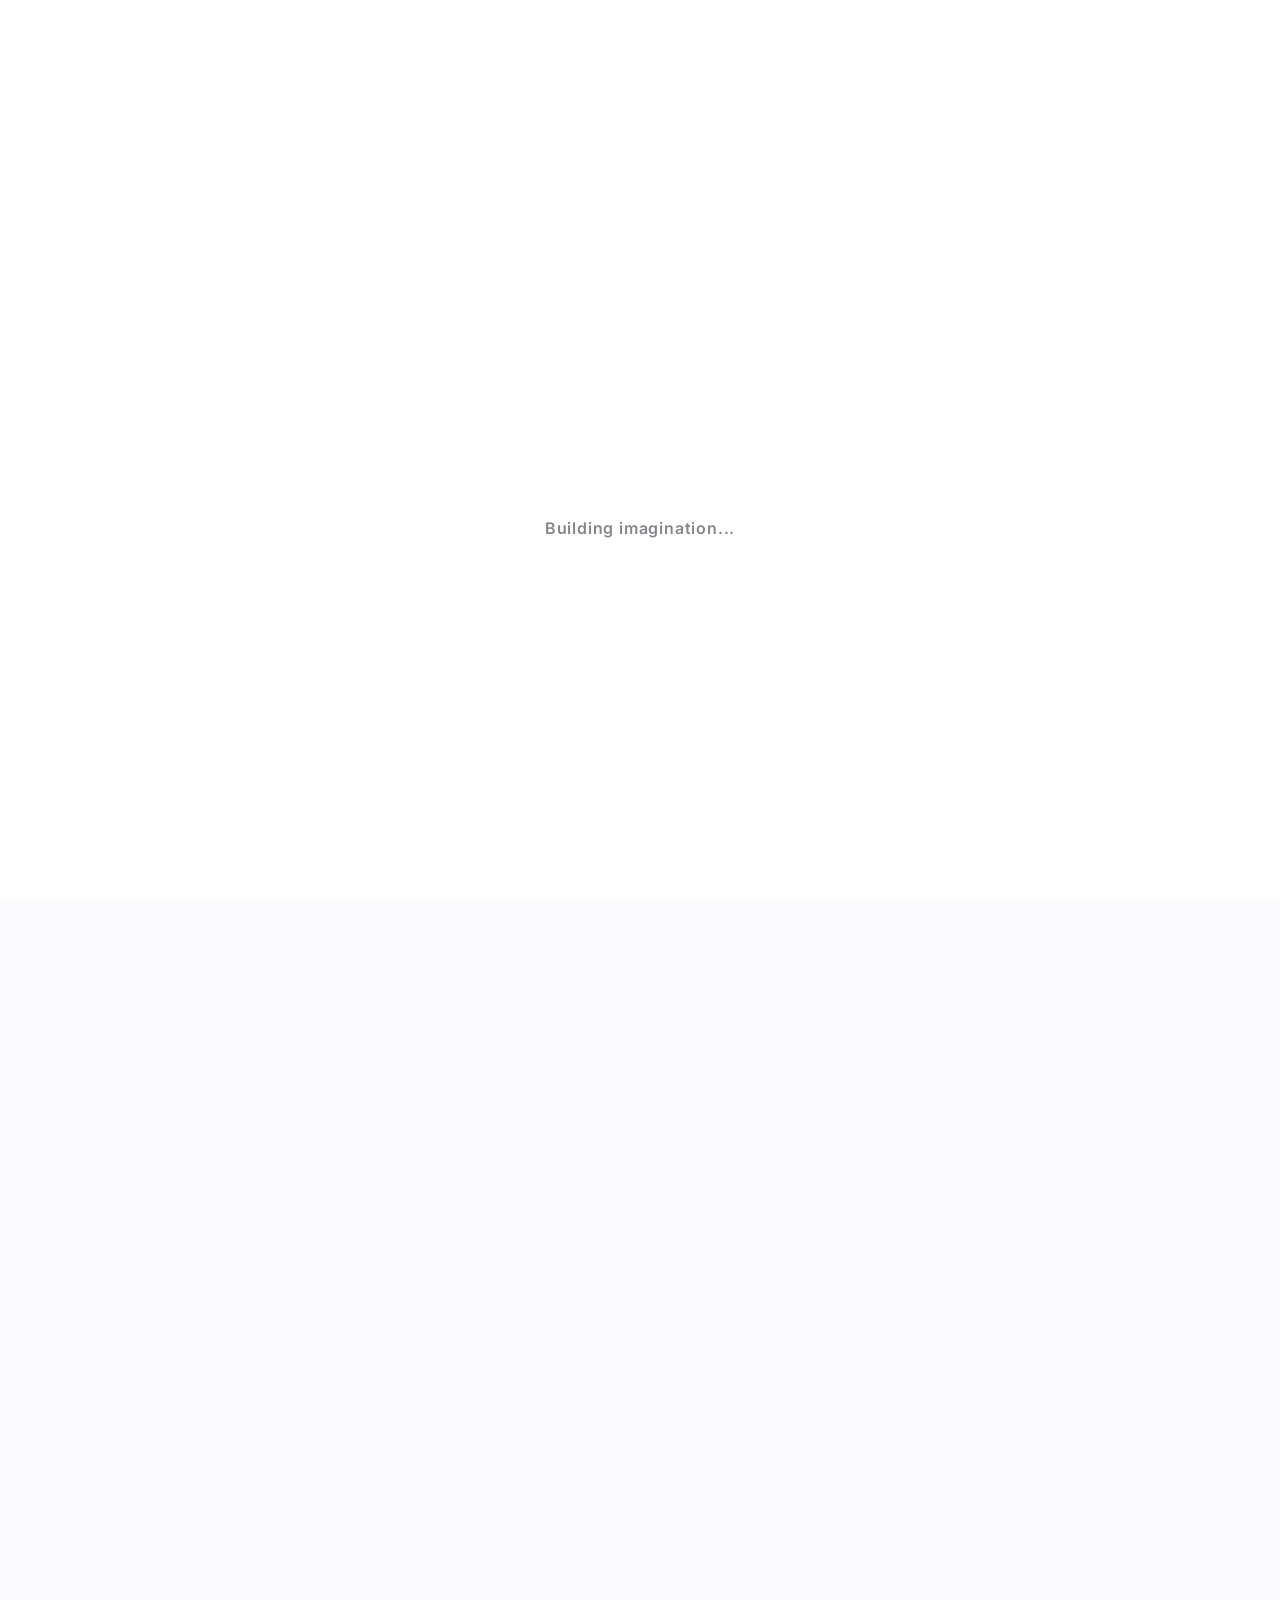
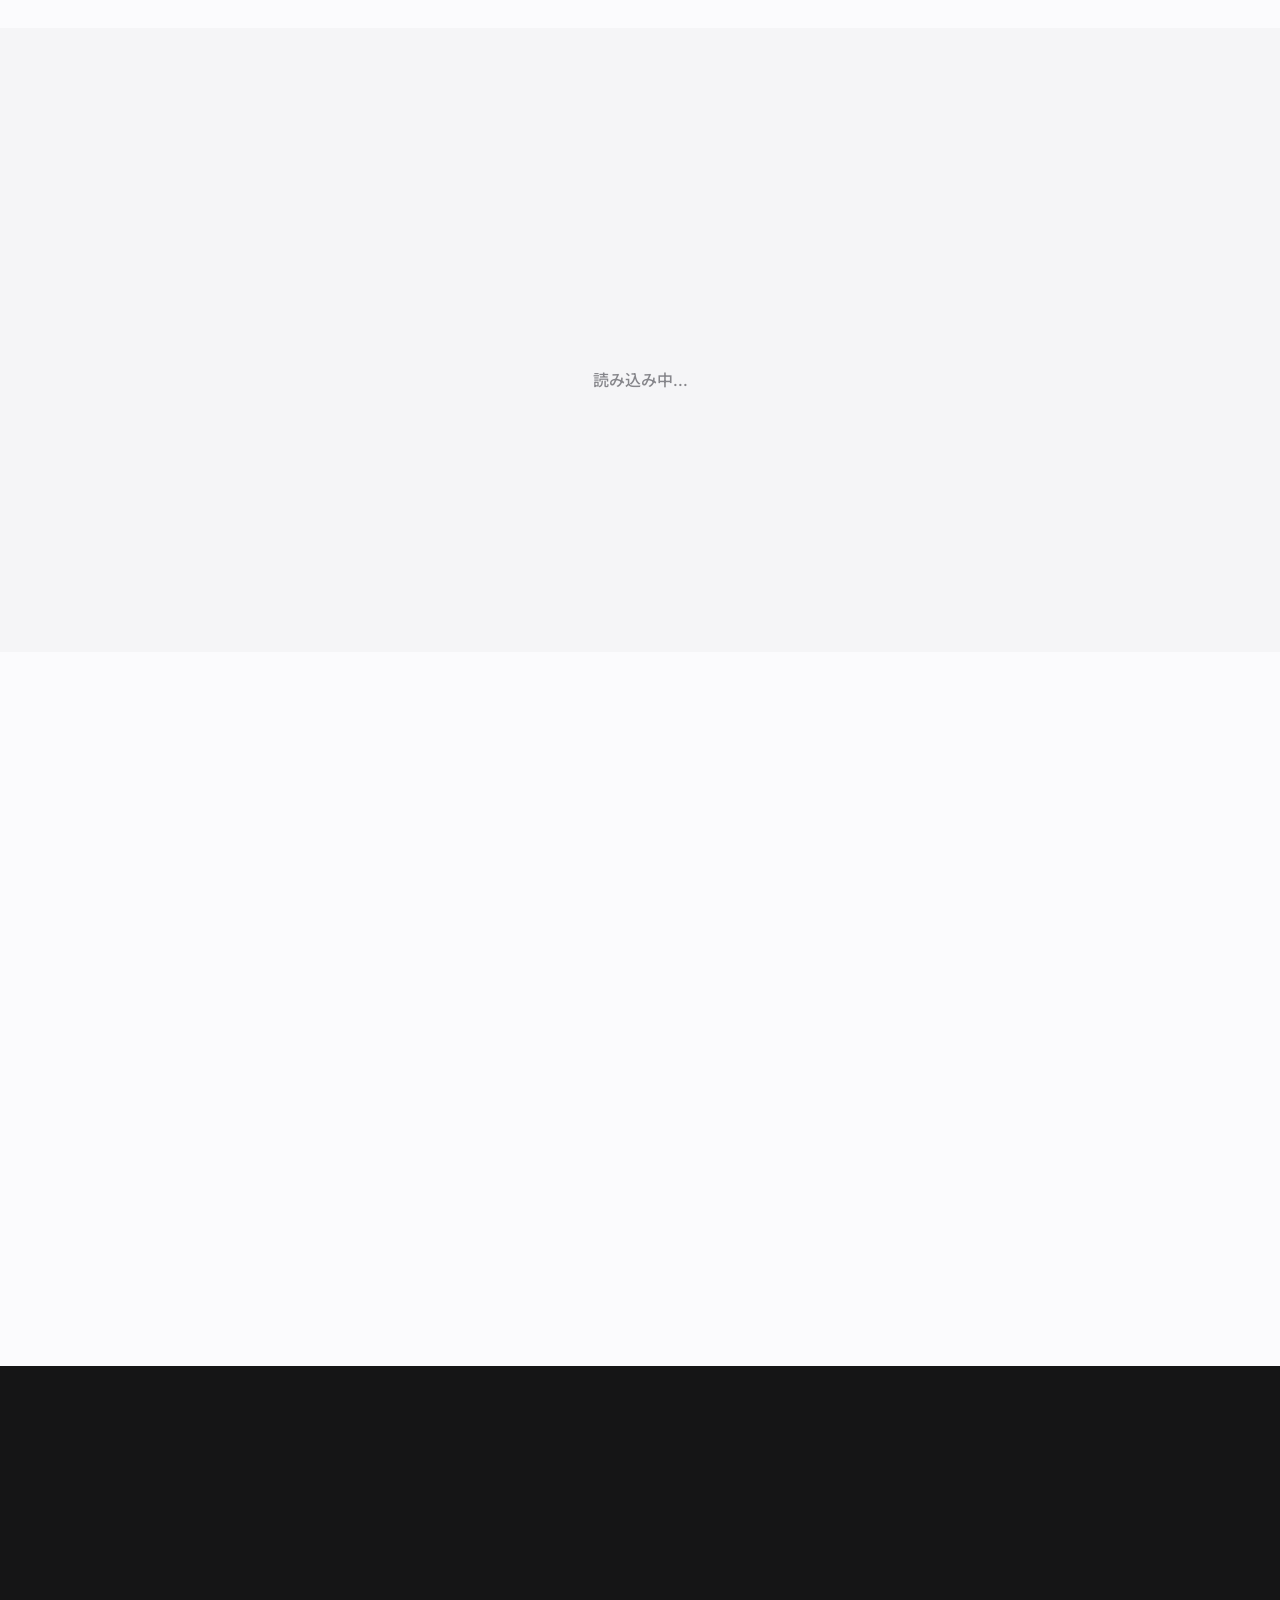
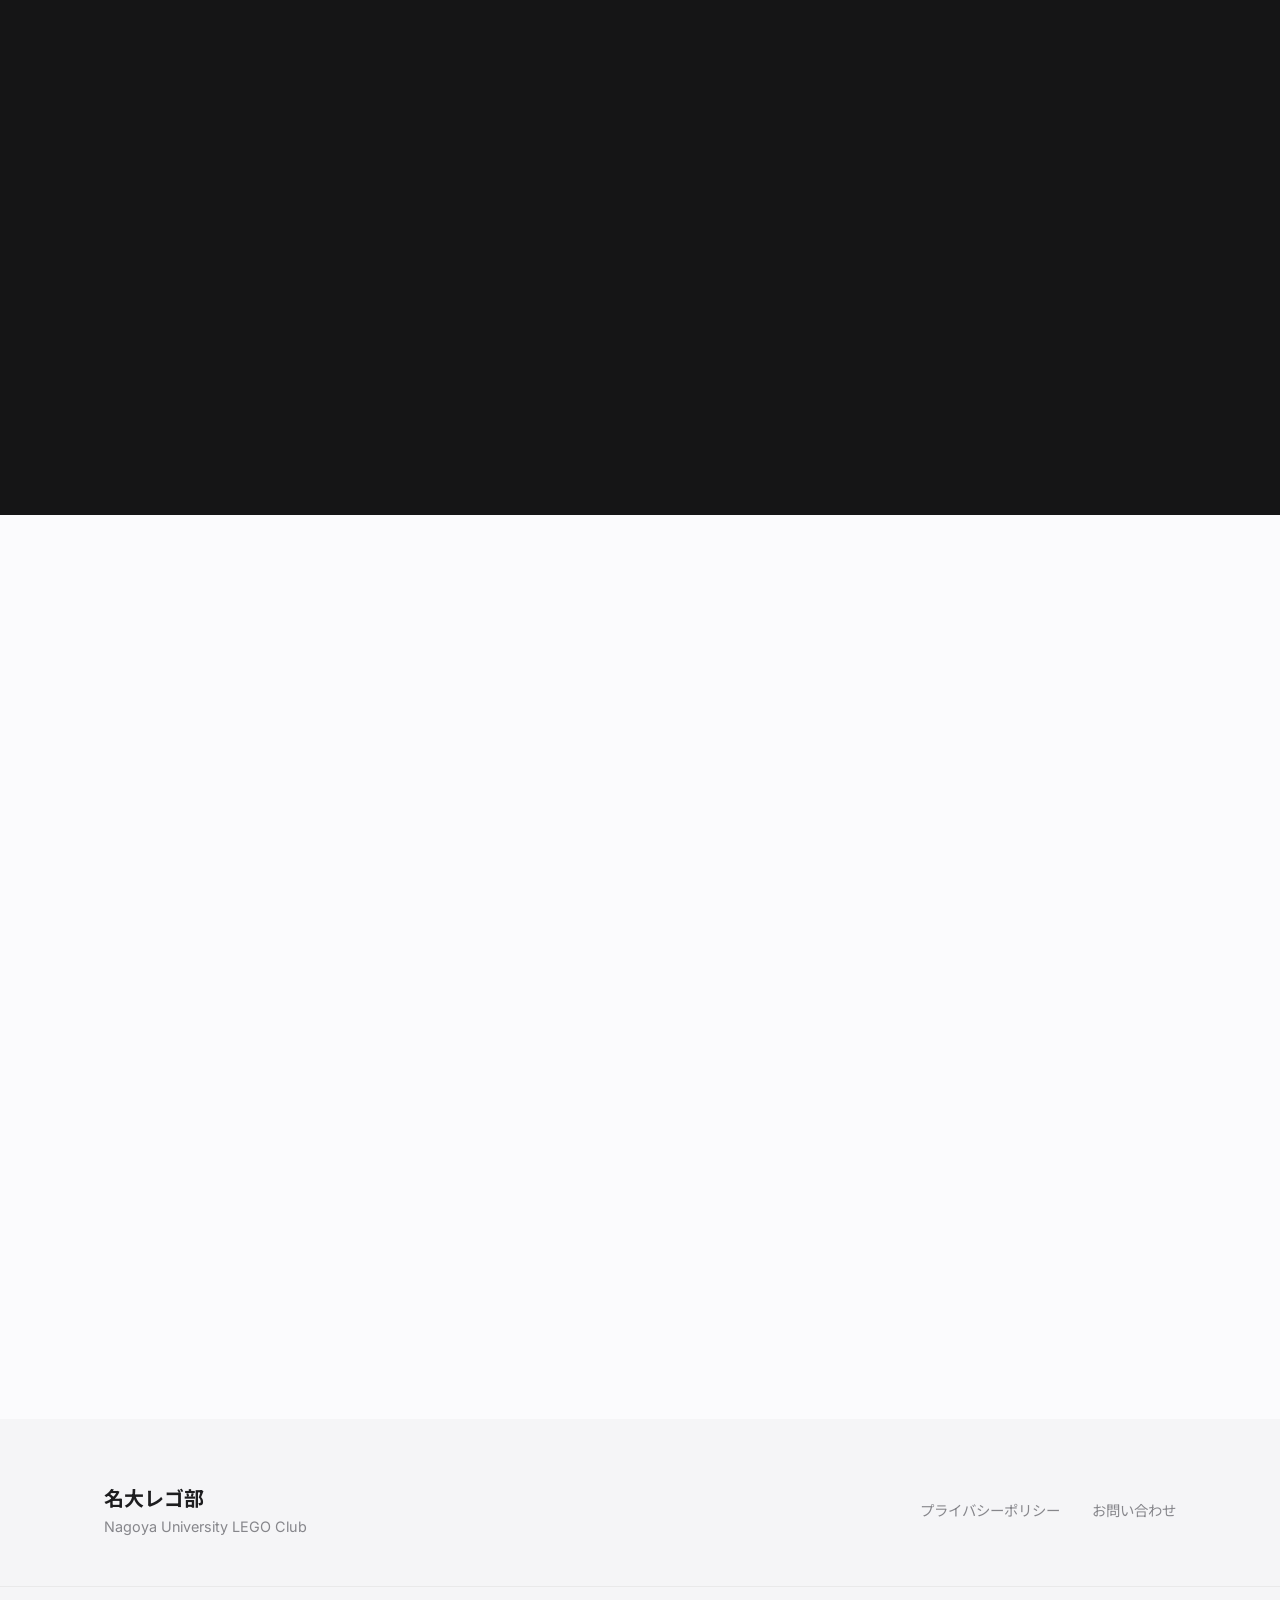
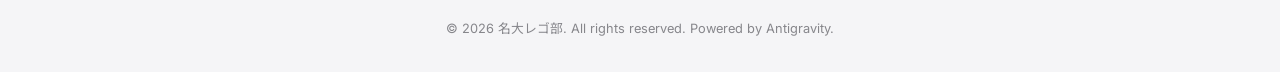
==== index.html @ bbda15cb "Add files via upload" ====
<!DOCTYPE html>
<html lang="ja">
<head>
    <meta charset="UTF-8">
    <meta name="viewport" content="width=device-width, initial-scale=1.0">
    <title>名大レゴ部 - Nagoya University LEGO Club</title>
    <link rel="preconnect" href="https://fonts.googleapis.com">
    <link rel="preconnect" href="https://fonts.gstatic.com" crossorigin>
    <link href="https://fonts.googleapis.com/css2?family=Inter:wght@300;400;600;700&family=Noto+Sans+JP:wght@300;400;500;700&display=swap" rel="stylesheet">
    <link rel="stylesheet" href="style.css">
</head>
<body class="home-page">
    <!-- Preloader -->
    <div id="preloader">
        <div class="loader-content">
            <div class="lego-stack">
                <div class="brick red"></div>
                <div class="brick blue"></div>
                <div class="brick yellow"></div>
                <div class="brick green"></div>
            </div>
            <p>Building imagination...</p>
        </div>
    </div>

    <header class="navbar">
        <div class="container nav-container">
            <a href="#" class="logo">
                <span class="logo-icon"></span>
                名大レゴ部
            </a>
            <nav class="nav-links">
                <a href="index.html">ホーム</a>
                <a href="about.html">レゴ部について</a>
                <a href="gallery.html">作品集</a>
                <a href="recruit.html">部員募集</a>
                <a href="contact.html" class="btn-primary">お問い合わせ</a>
            </nav>
            <div class="mobile-menu-btn">
                <span></span>
                <span></span>
                <span></span>
            </div>
        </div>
    </header>

    <main>
        <section id="hero" class="hero">
            <div class="hero-bg" style="background-image: url('file:///C:/Users/orang/.gemini/antigravity/brain/1fb81182-5890-4f90-849b-30c6b35bebcd/lego_club_hero_1776748830832.png');"></div>
            <div class="hero-content container fade-in-up">
                <h1 class="hero-title">想像を、創造に。</h1>
                <p class="hero-subtitle">Nagoya University LEGO Club<br>私たちはレゴブロックを通して、新しい表現を探求します。</p>
                <div class="hero-actions">
                    <a href="gallery.html" class="btn-primary">作品を見る</a>
                    <a href="about.html" class="btn-secondary">部について</a>
                </div>
            </div>
        </section>

        <section id="about" class="section">
            <div class="container fade-in-up">
                <div class="section-header">
                    <h2>名大レゴ部</h2>
                    <p class="section-desc">名古屋大学レゴ部は名大生によるレゴサークルです。学部生から院生まで楽しく活動しています<br>レゴブロックを用いた作品制作、教育・セミナー活動、他大学との交流を行っています</p>
                </div>
                <div class="features-grid">
                    <div class="feature-item">
                        <div class="feature-icon yellow-bg-circle">
                            <span class="icon-white">✎</span>
                        </div>
                        <h3>教育・セミナー活動</h3>
                        <p>レゴ部では子供向けワークショップを中心に、様々なイベントを開催しています。その他活動については活動報告をご覧ください。</p>
                    </div>
                    <div class="feature-item">
                        <div class="feature-icon yellow-bg-circle">
                            <span class="icon-white">🔧</span>
                        </div>
                        <h3>レゴ作品製作</h3>
                        <p>レゴ部では各々の作品制作に加え、作品の製作依頼も承っております。製作した作品はギャラリーで公開しています。</p>
                    </div>
                    <div class="feature-item">
                        <div class="feature-icon yellow-bg-circle">
                            <span class="icon-white">👥</span>
                        </div>
                        <h3>他大学との交流</h3>
                        <p>レゴ部ではレゴを広める活動として他大学と連携し、交流を行っています。</p>
                    </div>
                </div>
            </div>
        </section>

        <section id="gallery" class="section bg-light">
            <div class="container">
                <div class="section-header fade-in-up">
                    <h2>ピックアップ作品</h2>
                    <p>Featured Works</p>
                </div>
                
                <div class="gallery-grid">
                    <!-- JavaScriptにより上位4件が表示されます -->
                    <div class="loading-spinner">読み込み中...</div>
                </div>

                <div class="text-center mt-4 fade-in-up">
                    <a href="gallery.html" class="btn-secondary">すべての作品を見る →</a>
                </div>
            </div>
        </section>

        <section id="columns" class="section">
            <div class="container">
                <div class="section-header fade-in-up">
                    <h2>活動報告</h2>
                    <p>Activity Reports</p>
                </div>
                <div class="columns-grid">
                    <article class="column-card fade-in-up">
                        <div class="column-date">2026.04.15</div>
                        <h3>名大祭に向けた大型企画が始動！</h3>
                        <p class="column-excerpt">今年の学祭展示に向けて、メンバー全員で新しいジオラマ制作に取り掛かりました。テーマは「未来の名古屋」です...</p>
                        <span class="column-source wood-text">GoogleフォームよりAI自動生成</span>
                    </article>
                    <article class="column-card fade-in-up" style="transition-delay: 0.1s;">
                        <div class="column-date">2026.03.20</div>
                        <h3>新入生歓迎会の準備について</h3>
                        <p class="column-excerpt">春からの新入生に向けて、体験用のレゴキットを準備中。今年は初めてテクニックパーツを使った簡単な機構も...</p>
                        <span class="column-source wood-text">GoogleフォームよりAI自動生成</span>
                    </article>
                </div>
                <div class="text-center mt-4 fade-in-up">
                    <a href="#" class="btn-text">コラム一覧を見る →</a>
                </div>
            </div>
        </section>

        <section id="sns" class="section bg-dark text-white">
            <div class="container">
                <div class="section-header fade-in-up">
                    <h2>SNSフィード</h2>
                    <p>Latest Feed</p>
                </div>
                <div class="sns-grid">
                    <div class="sns-widget x-widget fade-in-up">
                        <div class="sns-header">
                            <span class="sns-icon">𝕏</span>
                            <h4>@NU_Lego</h4>
                        </div>
                        <div class="sns-content">
                            <p>本日の部会では新作の設計レビューを行いました！パーツの発注も完了し、来週から本格的に組み始めます。お楽しみに！ #名大レゴ部</p>
                            <span class="sns-time">2時間前</span>
                        </div>
                    </div>
                    <div class="sns-widget instagram-widget fade-in-up" style="transition-delay: 0.1s;">
                        <div class="sns-header">
                            <span class="sns-icon">📷</span>
                            <h4>Instagram</h4>
                        </div>
                        <div class="sns-content placeholder-img wood-bg" style="height: 200px;">
                            <span class="placeholder-text">最新のInstagram投稿<br>(API連携予定)</span>
                        </div>
                    </div>
                </div>
            </div>
        </section>

        <section id="contact" class="section">
            <div class="container fade-in-up">
                <div class="contact-wrapper wood-border">
                    <div class="contact-info">
                        <h2>お問い合わせ</h2>
                        <p>制作依頼・出展依頼のお問い合わせ</p>
                        <p class="mt-2 text-sm text-gray">送信いただいた内容はDiscord経由で即時部員に共有されます。</p>
                    </div>
                    <form class="contact-form">
                        <div class="form-group">
                            <label for="name">お名前 / 団体名</label>
                            <input type="text" id="name" placeholder="名古屋 太郎" required>
                        </div>
                        <div class="form-group">
                            <label for="email">メールアドレス</label>
                            <input type="email" id="email" placeholder="example@nu-lego.com" required>
                        </div>
                        <div class="form-group">
                            <label for="type">ご依頼種別</label>
                            <select id="type">
                                <option value="production">制作依頼</option>
                                <option value="exhibition">出展依頼</option>
                                <option value="other">その他</option>
                            </select>
                        </div>
                        <div class="form-group">
                            <label for="message">ご依頼内容</label>
                            <textarea id="message" rows="4" placeholder="詳細をご記入ください" required></textarea>
                        </div>
                        <button type="submit" class="btn-primary w-full">送信する (Discordへ通知)</button>
                    </form>
                </div>
            </div>
        </section>
    </main>

    <footer class="footer">
        <div class="container footer-content">
            <div class="footer-brand">
                <h3>名大レゴ部</h3>
                <p>Nagoya University LEGO Club</p>
            </div>
            <div class="footer-links">
                <a href="#">プライバシーポリシー</a>
                <a href="#contact">お問い合わせ</a>
            </div>
        </div>
        <div class="footer-bottom">
            <p>&copy; 2026 名大レゴ部. All rights reserved. Powered by Antigravity.</p>
        </div>
    </footer>

    <script src="main.js"></script>
</body>
</html>
---- style.css ----
/* style.css - 名大レゴ部公式サイト CSS */

:root {
    /* Colors - Apple/Google like minimalist with Lego vibrant accents */
    --color-bg: #fbfbfd;
    --color-text: #1d1d1f;
    --color-text-light: #86868b;
    --color-white: #ffffff;
    --color-light-gray: #f5f5f7;
    --color-dark: #151516;
    
    /* Lego Accents */
    --color-lego-red: #E3000B;
    --color-lego-blue: #0055BF;
    --color-lego-yellow: #F2CD37;
    --color-lego-green: #00852B;

    /* Wood Accent (Requested in spec) */
    --color-wood: #D4A373;
    --color-wood-light: #FAEDDF;

    /* Typography */
    --font-primary: 'Inter', 'Noto Sans JP', sans-serif;
    
    /* Layout */
    --max-width: 1200px;
    --header-height: 70px;
    
    /* Transitions & Shadows */
    --transition-fast: 0.2s cubic-bezier(0.4, 0, 0.2, 1);
    --transition-medium: 0.4s cubic-bezier(0.16, 1, 0.3, 1);
    --shadow-sm: 0 2px 8px rgba(0,0,0,0.04);
    --shadow-md: 0 8px 24px rgba(0,0,0,0.08);
    --shadow-hover: 0 12px 32px rgba(0,0,0,0.12);
}

/* Preloader Styles */
#preloader {
    position: fixed;
    top: 0; left: 0; width: 100%; height: 100%;
    background-color: var(--color-white);
    display: flex;
    align-items: center;
    justify-content: center;
    z-index: 9999;
    transition: opacity 0.6s var(--transition-medium);
}

.loader-content {
    text-align: center;
}

.loader-content p {
    margin-top: 2rem;
    font-weight: 600;
    color: var(--color-text-light);
    letter-spacing: 0.05em;
    animation: pulse 1.5s infinite;
}

.lego-stack {
    display: flex;
    flex-direction: column-reverse;
    align-items: center;
    gap: 2px;
}

.brick {
    width: 60px;
    height: 30px;
    border-radius: 4px;
    position: relative;
    box-shadow: inset -4px -4px 0 rgba(0,0,0,0.1);
    opacity: 0;
    transform: translateY(-100px);
    animation: drop-stack 0.5s forwards cubic-bezier(0.175, 0.885, 0.32, 1.275);
}

.brick::before, .brick::after {
    content: '';
    position: absolute;
    top: -6px;
    width: 16px;
    height: 6px;
    background: inherit;
    border-radius: 2px 2px 0 0;
    box-shadow: inset -2px 0 0 rgba(0,0,0,0.1);
}

.brick::before { left: 8px; }
.brick::after { right: 8px; }

.brick.red { background-color: var(--color-lego-red); animation: drop-stack 2s infinite; animation-delay: 0.1s; }
.brick.blue { background-color: var(--color-lego-blue); animation: drop-stack 2s infinite; animation-delay: 0.3s; }
.brick.yellow { background-color: var(--color-lego-yellow); animation: drop-stack 2s infinite; animation-delay: 0.5s; }
.brick.green { background-color: var(--color-lego-green); animation: drop-stack 2s infinite; animation-delay: 0.7s; }

@keyframes drop-stack {
    0% {
        opacity: 0;
        transform: translateY(-100px);
    }
    30%, 70% {
        opacity: 1;
        transform: translateY(0);
    }
    100% {
        opacity: 0;
        transform: translateY(20px);
    }
}

@keyframes pulse {
    0%, 100% { opacity: 0.6; }
    50% { opacity: 1; }
}

* {
    margin: 0;
    padding: 0;
    box-sizing: border-box;
}

html {
    scroll-behavior: smooth;
}

body {
    font-family: var(--font-primary);
    background-color: var(--color-bg);
    color: var(--color-text);
    line-height: 1.6;
    -webkit-font-smoothing: antialiased;
}

.container {
    width: 100%;
    max-width: var(--max-width);
    margin: 0 auto;
    padding: 0 5%;
}

a {
    text-decoration: none;
    color: inherit;
}

/* Utilities */
.bg-light { background-color: var(--color-light-gray); }
.bg-dark { background-color: var(--color-dark); }
.text-white { color: var(--color-white); }
.text-gray { color: var(--color-text-light); }
.text-center { text-align: center; }
.mt-2 { margin-top: 1rem; }
.mt-4 { margin-top: 2rem; }
.w-full { width: 100%; }

.wood-accent { border-top: 4px solid var(--color-wood); }
.blue-accent { border-top: 4px solid var(--color-lego-blue); }
.wood-text { color: var(--color-wood); font-weight: 500; font-size: 0.85rem;}
.wood-border { border: 1px solid rgba(212, 163, 115, 0.3); }
.wood-bg { background-color: var(--color-wood-light); color: var(--color-wood); }

.red-bg { background-color: rgba(227, 0, 11, 0.1); color: var(--color-lego-red); }
.blue-bg { background-color: rgba(0, 85, 191, 0.1); color: var(--color-lego-blue); }
.yellow-bg { background-color: rgba(242, 205, 55, 0.2); color: #B3951F; }

/* Buttons */
.btn-primary, .btn-secondary, .filter-btn {
    display: inline-flex;
    align-items: center;
    justify-content: center;
    padding: 0.75rem 1.5rem;
    border-radius: 99px;
    font-weight: 600;
    font-size: 0.95rem;
    transition: var(--transition-fast);
    cursor: pointer;
    border: none;
}

.btn-primary {
    background-color: var(--color-text);
    color: var(--color-white);
}

.btn-primary:hover {
    background-color: var(--color-lego-blue);
    transform: translateY(-2px);
    box-shadow: var(--shadow-md);
}

.btn-secondary {
    background-color: var(--color-white);
    color: var(--color-text);
    border: 1px solid rgba(0,0,0,0.1);
}

.btn-secondary:hover {
    background-color: var(--color-light-gray);
}

.btn-text {
    color: var(--color-lego-blue);
    font-weight: 600;
    position: relative;
    padding-bottom: 2px;
}
.btn-text::after {
    content: '';
    position: absolute;
    bottom: 0; left: 0;
    width: 0; height: 1px;
    background-color: currentColor;
    transition: var(--transition-fast);
}
.btn-text:hover::after { width: 100%; }

/* Navbar - Glassmorphism */
.navbar {
    position: fixed;
    top: 0; left: 0; right: 0;
    height: var(--header-height);
    background: rgba(255, 255, 255, 0.8);
    backdrop-filter: blur(12px);
    -webkit-backdrop-filter: blur(12px);
    border-bottom: 1px solid rgba(0,0,0,0.05);
    z-index: 1000;
    display: flex;
    align-items: center;
}

.nav-container {
    display: flex;
    justify-content: space-between;
    align-items: center;
}

.logo {
    font-weight: 700;
    font-size: 1.25rem;
    display: flex;
    align-items: center;
    gap: 8px;
    letter-spacing: -0.02em;
}

.logo-icon {
    width: 24px;
    height: 24px;
    background-color: var(--color-lego-red);
    border-radius: 4px;
    position: relative;
}
.logo-icon::before {
    content: '';
    position: absolute;
    top: -4px; left: 4px; right: 4px; bottom: 4px;
    border-radius: 50%;
}

.nav-links {
    display: flex;
    align-items: center;
    gap: 2rem;
}

.nav-links a:not(.btn-primary) {
    font-size: 0.9rem;
    font-weight: 500;
    color: var(--color-text-light);
    transition: var(--transition-fast);
}

.nav-links a:not(.btn-primary):hover {
    color: var(--color-text);
}

.mobile-menu-btn {
    display: none;
}

/* Sections */
.section {
    padding: 8rem 0;
}

.section-header {
    text-align: center;
    margin-bottom: 4rem;
}

.section-header h2 {
    font-size: 2.5rem;
    font-weight: 700;
    letter-spacing: -0.03em;
    margin-bottom: 0.5rem;
}

.section-header p {
    color: var(--color-text-light);
    font-size: 1.1rem;
}

.section-desc {
    max-width: 800px;
    margin: 1rem auto 0;
    line-height: 1.8;
}

/* Features Section (About update) */
.features-grid {
    display: grid;
    grid-template-columns: repeat(3, 1fr);
    gap: 3rem;
    margin-top: 4rem;
    text-align: center;
}

.feature-item {
    display: flex;
    flex-direction: column;
    align-items: center;
}

.yellow-bg-circle {
    width: 120px;
    height: 120px;
    background-color: var(--color-lego-yellow);
    border-radius: 50%;
    display: flex;
    align-items: center;
    justify-content: center;
    margin-bottom: 1.5rem;
    box-shadow: 0 4px 12px rgba(242, 205, 55, 0.3);
}

.icon-white {
    color: var(--color-white);
    font-size: 3rem;
    filter: brightness(0) invert(1); /* Force emojis/symbols to be white */
    line-height: 1;
    display: block;
}

.feature-item h3 {
    font-size: 1.25rem;
    font-weight: 700;
    margin-bottom: 1rem;
    color: var(--color-text);
}

.feature-item p {
    font-size: 0.95rem;
    color: var(--color-text-light);
    line-height: 1.6;
}

/* Hero Section */
.hero {
    height: 100vh;
    position: relative;
    display: flex;
    align-items: center;
    justify-content: center;
    overflow: hidden;
}

.hero-bg {
    position: absolute;
    top: 0; left: 0; width: 100%; height: 100%;
    background-size: cover;
    background-position: center;
    z-index: 0;
    filter: brightness(0.9);
}

.hero-bg::after {
    content: '';
    position: absolute;
    top: 0; left: 0; width: 100%; height: 100%;
    background: linear-gradient(to top, rgba(251, 251, 253, 1) 0%, rgba(251, 251, 253, 0.4) 100%);
}

.hero-content {
    position: relative;
    z-index: 1;
    text-align: center;
    padding-top: var(--header-height);
}

.hero-title {
    font-size: clamp(3rem, 6vw, 5rem);
    font-weight: 700;
    letter-spacing: -0.04em;
    line-height: 1.1;
    margin-bottom: 1.5rem;
    background: linear-gradient(135deg, #1d1d1f 0%, #434345 100%);
    -webkit-background-clip: text;
    -webkit-text-fill-color: transparent;
}

.hero-subtitle {
    font-size: clamp(1.1rem, 2vw, 1.5rem);
    color: var(--color-text-light);
    max-width: 600px;
    margin: 0 auto 3rem;
}

.hero-actions {
    display: flex;
    gap: 1rem;
    justify-content: center;
}

/* About Section - Legacy (Replaced by Features) */
.about-grid {
    display: none;
}

.about-text p {
    font-size: 1.1rem;
    color: var(--color-text-light);
    margin-bottom: 1.5rem;
}

.about-stats {
    display: grid;
    grid-template-columns: 1fr 1fr;
    gap: 1.5rem;
}

.stat-card {
    background: var(--color-white);
    padding: 2rem;
    border-radius: 20px;
    box-shadow: var(--shadow-sm);
    text-align: center;
}

.stat-card h3 {
    font-size: 2.5rem;
    font-weight: 700;
    margin-bottom: 0.5rem;
}

.stat-card p {
    color: var(--color-text-light);
    font-size: 0.9rem;
    font-weight: 500;
}

/* Gallery Section */
.gallery-filters {
    display: flex;
    justify-content: center;
    gap: 1rem;
    margin-bottom: 3rem;
    flex-wrap: wrap;
}

.filter-btn {
    background: transparent;
    border: 1px solid rgba(0,0,0,0.1);
    color: var(--color-text-light);
    padding: 0.5rem 1.25rem;
}

.filter-btn:hover, .filter-btn.active {
    background: var(--color-text);
    color: var(--color-white);
    border-color: var(--color-text);
}

.gallery-grid {
    display: grid;
    grid-template-columns: repeat(auto-fill, minmax(320px, 1fr));
    gap: 2rem;
}

.gallery-item {
    background: var(--color-white);
    border-radius: 24px;
    overflow: hidden;
    box-shadow: var(--shadow-sm);
    transition: var(--transition-medium);
    cursor: pointer;
}

.gallery-item:hover {
    transform: translateY(-8px);
    box-shadow: var(--shadow-hover);
}

.gallery-img-wrapper {
    height: 240px;
    width: 100%;
    position: relative;
    overflow: hidden;
}

.gallery-img-wrapper img {
    width: 100%;
    height: 100%;
    object-fit: cover;
    transition: var(--transition-medium);
}

.gallery-item:hover .gallery-img-wrapper img {
    transform: scale(1.05);
}

.author-text {
    font-size: 0.85rem;
    color: var(--color-text-light);
    margin-bottom: 0.5rem;
}

.loading-spinner {
    grid-column: 1 / -1;
    text-align: center;
    padding: 3rem;
    color: var(--color-text-light);
    font-weight: 500;
}

.placeholder-img {
    display: flex;
    align-items: center;
    justify-content: center;
    text-align: center;
    padding: 2rem;
}
.placeholder-text {
    font-weight: 600;
    font-size: 0.9rem;
    opacity: 0.8;
}

.gallery-info {
    padding: 1.5rem;
}

.gallery-info h3 {
    font-size: 1.25rem;
    margin-bottom: 0.75rem;
}

.gallery-tags {
    display: flex;
    flex-wrap: wrap;
    gap: 0.5rem;
}

.tag {
    font-size: 0.8rem;
    padding: 0.25rem 0.75rem;
    background: var(--color-light-gray);
    border-radius: 99px;
    color: var(--color-text-light);
}

/* Columns Section */
.columns-grid {
    display: grid;
    grid-template-columns: repeat(auto-fit, minmax(350px, 1fr));
    gap: 2rem;
}

.column-card {
    background: var(--color-white);
    padding: 2rem;
    border-radius: 20px;
    box-shadow: var(--shadow-sm);
    transition: var(--transition-fast);
}

.column-card:hover {
    box-shadow: var(--shadow-md);
}

.column-date {
    font-size: 0.85rem;
    color: var(--color-text-light);
    margin-bottom: 0.5rem;
}

.column-card h3 {
    font-size: 1.25rem;
    margin-bottom: 1rem;
    line-height: 1.4;
}

.column-excerpt {
    color: var(--color-text-light);
    font-size: 0.95rem;
    margin-bottom: 1.5rem;
}

/* SNS Section */
.sns-grid {
    display: grid;
    grid-template-columns: repeat(auto-fit, minmax(300px, 1fr));
    gap: 2rem;
}

.sns-widget {
    background: rgba(255,255,255,0.05);
    border: 1px solid rgba(255,255,255,0.1);
    border-radius: 20px;
    padding: 2rem;
}

.sns-header {
    display: flex;
    align-items: center;
    gap: 0.75rem;
    margin-bottom: 1.5rem;
}

.sns-icon {
    font-size: 1.5rem;
}

.sns-content p {
    font-size: 0.95rem;
    line-height: 1.6;
    margin-bottom: 1rem;
}

.sns-time {
    font-size: 0.8rem;
    color: rgba(255,255,255,0.5);
}

/* Contact Section */
.contact-wrapper {
    background: var(--color-white);
    border-radius: 32px;
    padding: 4rem;
    display: grid;
    grid-template-columns: 1fr 1fr;
    gap: 4rem;
    box-shadow: var(--shadow-sm);
}

.form-group {
    margin-bottom: 1.5rem;
}

.form-group label {
    display: block;
    font-size: 0.9rem;
    font-weight: 500;
    margin-bottom: 0.5rem;
}

.form-group input,
.form-group select,
.form-group textarea {
    width: 100%;
    padding: 0.75rem 1rem;
    border: 1px solid rgba(0,0,0,0.1);
    border-radius: 12px;
    font-family: inherit;
    font-size: 1rem;
    transition: var(--transition-fast);
    background: var(--color-bg);
}

.form-group input:focus,
.form-group select:focus,
.form-group textarea:focus {
    outline: none;
    border-color: var(--color-lego-blue);
    box-shadow: 0 0 0 3px rgba(0, 85, 191, 0.1);
}

/* Footer */
.footer {
    background: var(--color-light-gray);
    padding: 4rem 0 2rem;
}

.footer-content {
    display: flex;
    justify-content: space-between;
    align-items: center;
    margin-bottom: 3rem;
}

.footer-brand h3 {
    font-size: 1.25rem;
}
.footer-brand p {
    color: var(--color-text-light);
    font-size: 0.9rem;
}

.footer-links {
    display: flex;
    gap: 2rem;
}

.footer-links a {
    color: var(--color-text-light);
    font-size: 0.9rem;
}

.footer-bottom {
    text-align: center;
    padding-top: 2rem;
    border-top: 1px solid rgba(0,0,0,0.05);
    color: var(--color-text-light);
    font-size: 0.8rem;
}

/* Animations */
.fade-in-up {
    opacity: 0;
    transform: translateY(30px);
    transition: opacity 0.8s cubic-bezier(0.16, 1, 0.3, 1), transform 0.8s cubic-bezier(0.16, 1, 0.3, 1);
}

.fade-in-up.visible {
    opacity: 1;
    transform: translateY(0);
}

/* Responsive */
@media (max-width: 768px) {
    .section { padding: 5rem 0; }
    .section-header { margin-bottom: 3rem; }
    .section-header h2 { font-size: 2rem; }

    /* Mobile Nav */
    .nav-links {
        position: fixed;
        top: 0;
        right: -100%;
        width: 80%;
        height: 100vh;
        background: var(--color-white);
        flex-direction: column;
        justify-content: center;
        gap: 2rem;
        transition: var(--transition-medium);
        box-shadow: -10px 0 30px rgba(0,0,0,0.1);
        z-index: 1001;
        display: flex;
        padding: 2rem;
    }

    .nav-links.active {
        right: 0;
    }

    .mobile-menu-btn { 
        display: flex; 
        flex-direction: column; 
        gap: 6px; 
        width: 30px; 
        cursor: pointer;
        z-index: 1002;
    }

    .mobile-menu-btn span {
        width: 100%; 
        height: 2px; 
        background: var(--color-text);
        transition: var(--transition-fast);
        transform-origin: center;
    }

    .mobile-menu-btn.active span:nth-child(1) {
        transform: translateY(8px) rotate(45deg);
    }
    .mobile-menu-btn.active span:nth-child(2) {
        opacity: 0;
    }
    .mobile-menu-btn.active span:nth-child(3) {
        transform: translateY(-8px) rotate(-45deg);
    }
    
    .hero-title { font-size: 2.2rem; }
    .hero-subtitle { font-size: 1rem; }
    .hero-actions { flex-direction: column; width: 100%; }
    .hero-actions .btn-primary, .hero-actions .btn-secondary { width: 100%; }

    .features-grid {
        grid-template-columns: 1fr;
        gap: 2.5rem;
    }

    .about-grid, .contact-wrapper { 
        grid-template-columns: 1fr; 
        gap: 3rem; 
    }
    
    .contact-wrapper { padding: 2rem 1.5rem; }
    .footer-content { flex-direction: column; gap: 2rem; text-align: center; }
}
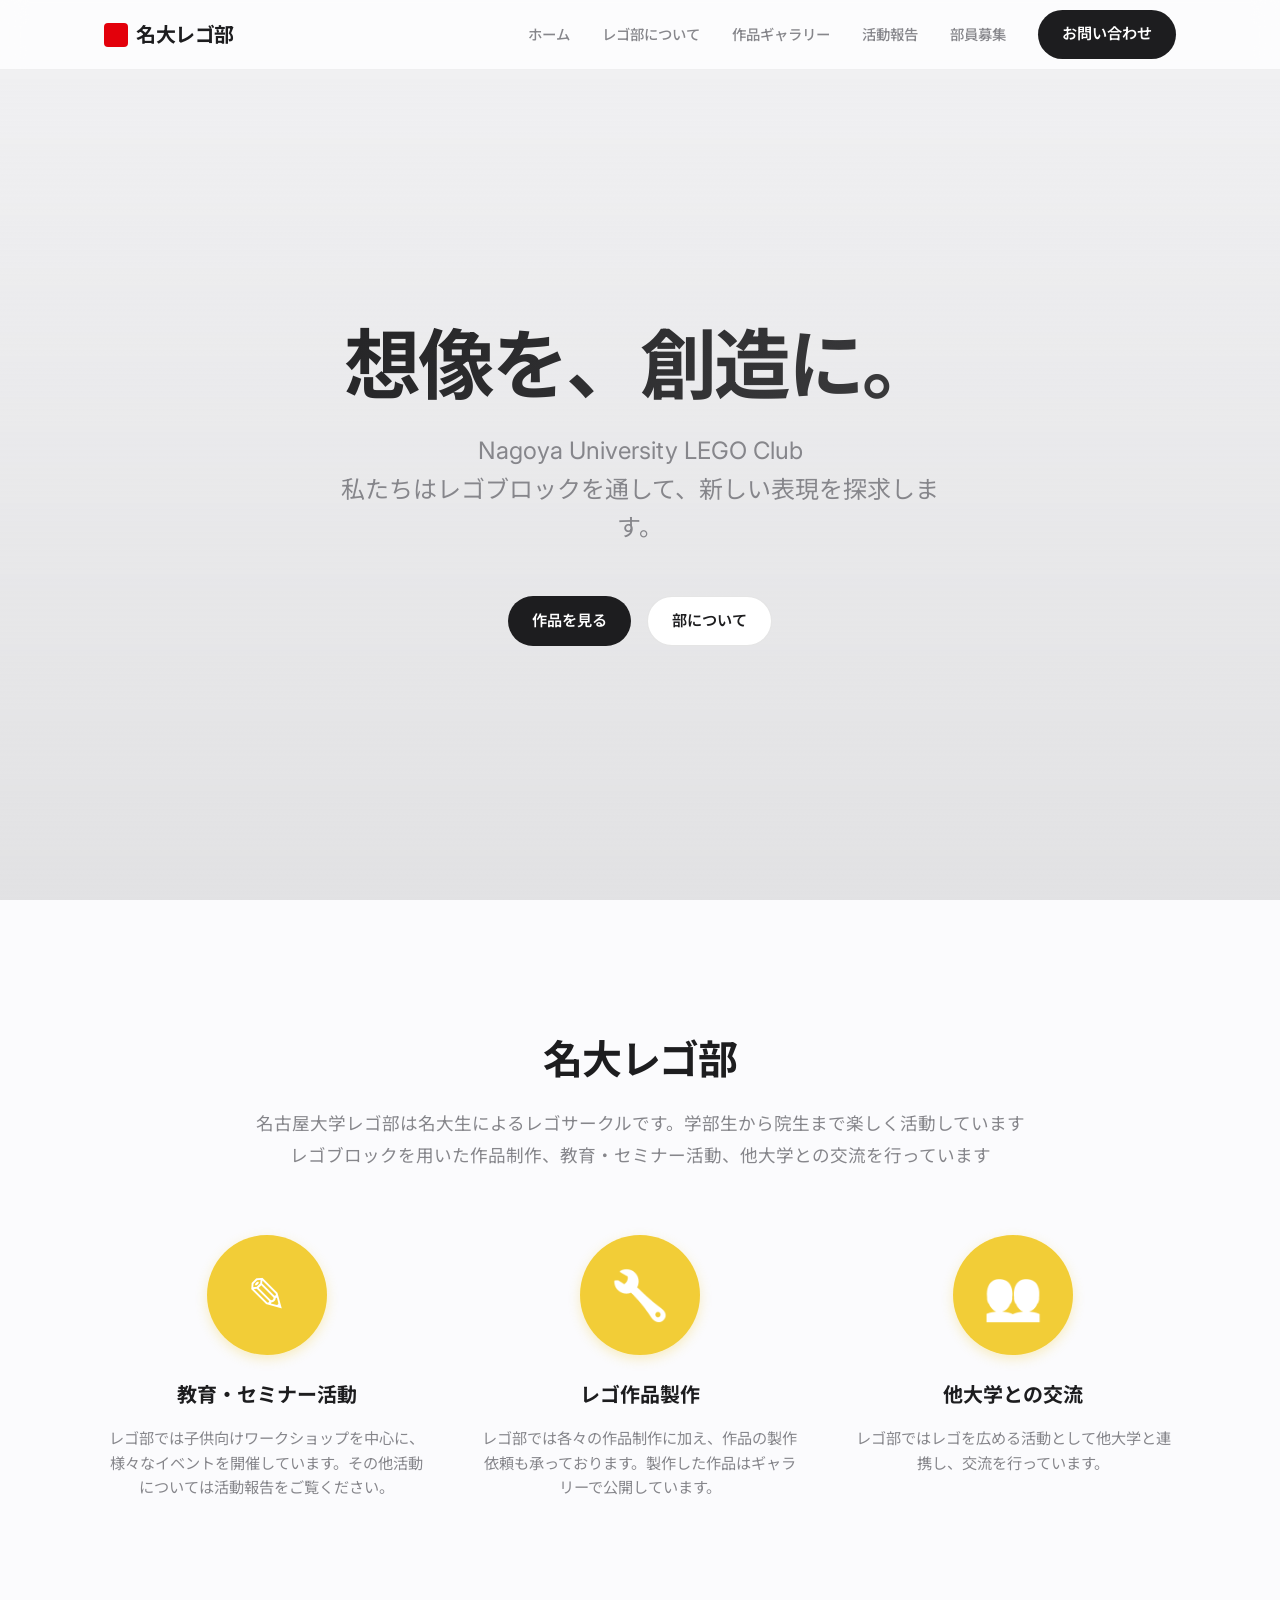
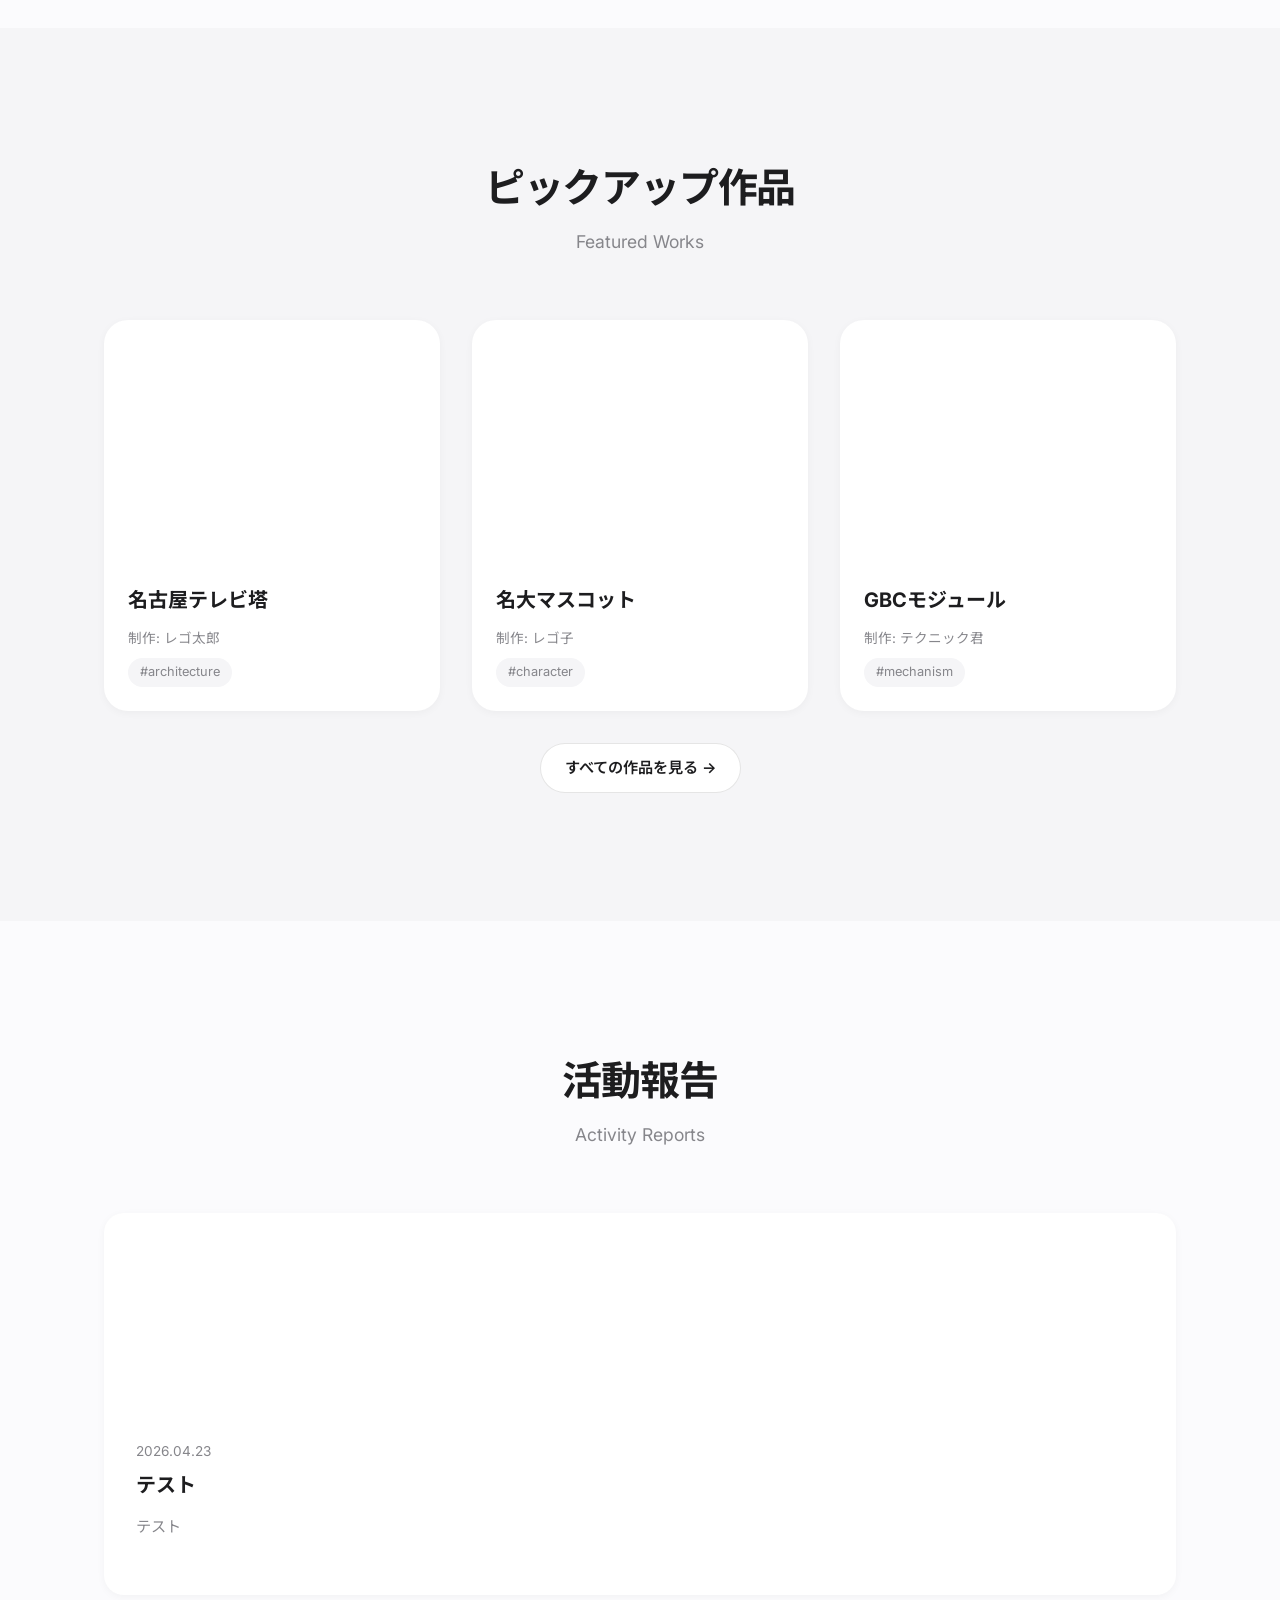
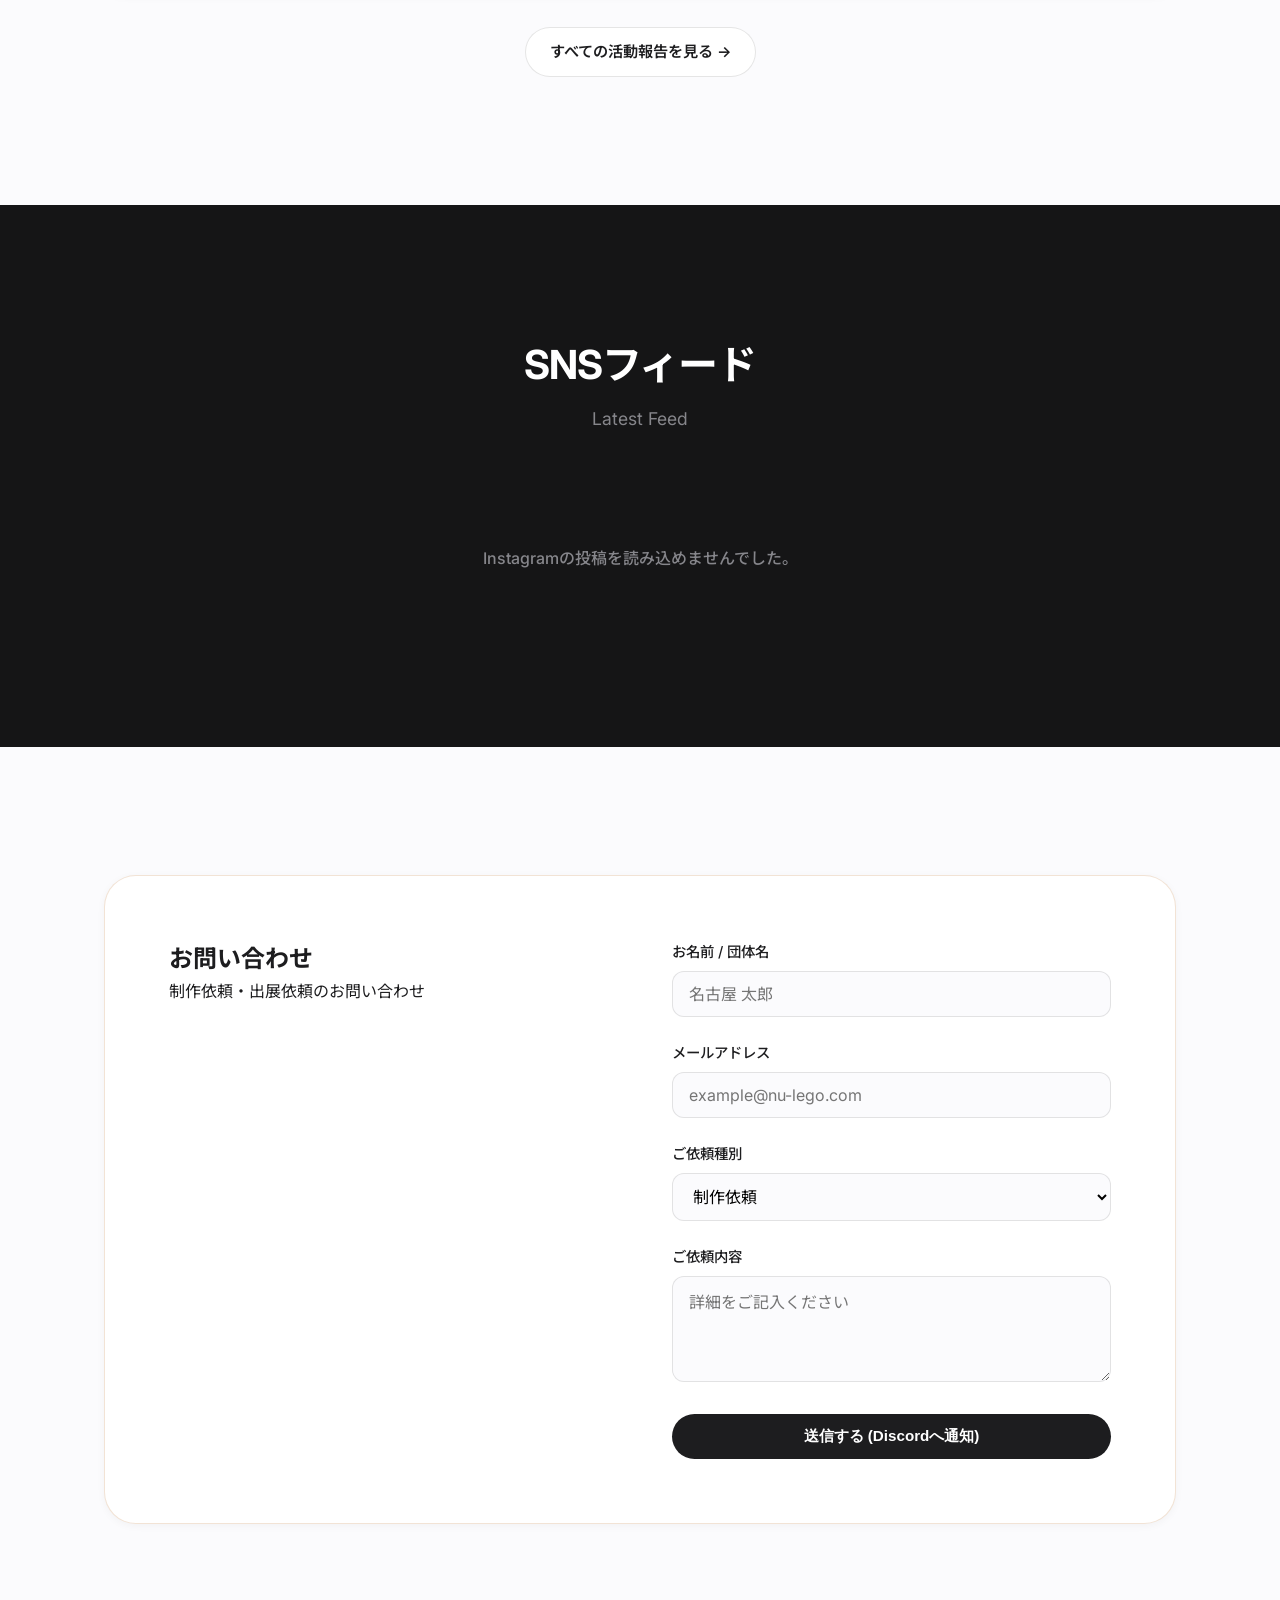
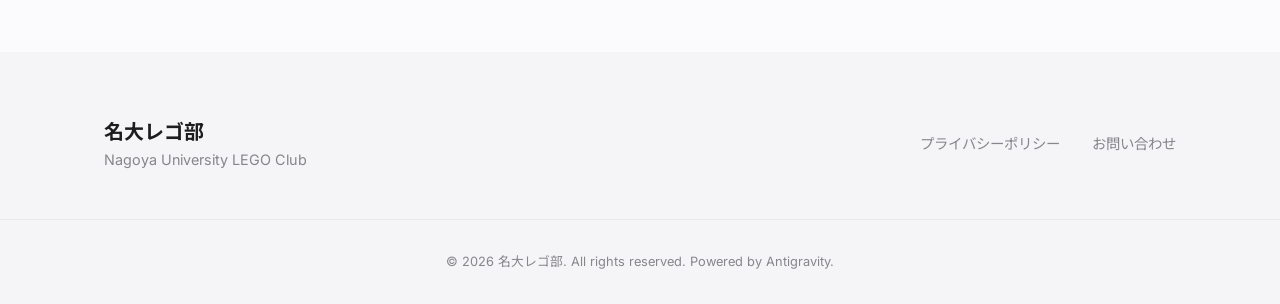
==== commit d65500b5: "Add files via upload" ====
--- a/index.html
+++ b/index.html
@@ -32,7 +32,8 @@
             <nav class="nav-links">
                 <a href="index.html">ホーム</a>
                 <a href="about.html">レゴ部について</a>
-                <a href="gallery.html">作品集</a>
+                <a href="gallery.html">作品ギャラリー</a>
+                <a href="columns.html">活動報告</a>
                 <a href="recruit.html">部員募集</a>
                 <a href="contact.html" class="btn-primary">お問い合わせ</a>
             </nav>
@@ -114,21 +115,11 @@
                     <p>Activity Reports</p>
                 </div>
                 <div class="columns-grid">
-                    <article class="column-card fade-in-up">
-                        <div class="column-date">2026.04.15</div>
-                        <h3>名大祭に向けた大型企画が始動！</h3>
-                        <p class="column-excerpt">今年の学祭展示に向けて、メンバー全員で新しいジオラマ制作に取り掛かりました。テーマは「未来の名古屋」です...</p>
-                        <span class="column-source wood-text">GoogleフォームよりAI自動生成</span>
-                    </article>
-                    <article class="column-card fade-in-up" style="transition-delay: 0.1s;">
-                        <div class="column-date">2026.03.20</div>
-                        <h3>新入生歓迎会の準備について</h3>
-                        <p class="column-excerpt">春からの新入生に向けて、体験用のレゴキットを準備中。今年は初めてテクニックパーツを使った簡単な機構も...</p>
-                        <span class="column-source wood-text">GoogleフォームよりAI自動生成</span>
-                    </article>
+                    <!-- JavaScriptにより動的に生成されます -->
+                    <div class="loading-spinner">読み込み中...</div>
                 </div>
                 <div class="text-center mt-4 fade-in-up">
-                    <a href="#" class="btn-text">コラム一覧を見る →</a>
+                    <a href="columns.html" class="btn-secondary">すべての活動報告を見る →</a>
                 </div>
             </div>
         </section>
@@ -139,26 +130,9 @@
                     <h2>SNSフィード</h2>
                     <p>Latest Feed</p>
                 </div>
-                <div class="sns-grid">
-                    <div class="sns-widget x-widget fade-in-up">
-                        <div class="sns-header">
-                            <span class="sns-icon">𝕏</span>
-                            <h4>@NU_Lego</h4>
-                        </div>
-                        <div class="sns-content">
-                            <p>本日の部会では新作の設計レビューを行いました！パーツの発注も完了し、来週から本格的に組み始めます。お楽しみに！ #名大レゴ部</p>
-                            <span class="sns-time">2時間前</span>
-                        </div>
-                    </div>
-                    <div class="sns-widget instagram-widget fade-in-up" style="transition-delay: 0.1s;">
-                        <div class="sns-header">
-                            <span class="sns-icon">📷</span>
-                            <h4>Instagram</h4>
-                        </div>
-                        <div class="sns-content placeholder-img wood-bg" style="height: 200px;">
-                            <span class="placeholder-text">最新のInstagram投稿<br>(API連携予定)</span>
-                        </div>
-                    </div>
+                <div class="sns-grid instagram-embed-grid">
+                    <!-- JavaScriptによりInstagramの埋め込みが動的に生成されます -->
+                    <div class="loading-spinner">読み込み中...</div>
                 </div>
             </div>
         </section>
@@ -169,7 +143,6 @@
                     <div class="contact-info">
                         <h2>お問い合わせ</h2>
                         <p>制作依頼・出展依頼のお問い合わせ</p>
-                        <p class="mt-2 text-sm text-gray">送信いただいた内容はDiscord経由で即時部員に共有されます。</p>
                     </div>
                     <form class="contact-form">
                         <div class="form-group">
--- a/style.css
+++ b/style.css
@@ -90,10 +90,10 @@
 .brick::before { left: 8px; }
 .brick::after { right: 8px; }
 
-.brick.red { background-color: var(--color-lego-red); animation: drop-stack 2s infinite; animation-delay: 0.1s; }
-.brick.blue { background-color: var(--color-lego-blue); animation: drop-stack 2s infinite; animation-delay: 0.3s; }
-.brick.yellow { background-color: var(--color-lego-yellow); animation: drop-stack 2s infinite; animation-delay: 0.5s; }
-.brick.green { background-color: var(--color-lego-green); animation: drop-stack 2s infinite; animation-delay: 0.7s; }
+.brick.red { background-color: var(--color-lego-red); animation: drop-stack 1.2s infinite; animation-delay: 0.1s; }
+.brick.blue { background-color: var(--color-lego-blue); animation: drop-stack 1.2s infinite; animation-delay: 0.2s; }
+.brick.yellow { background-color: var(--color-lego-yellow); animation: drop-stack 1.2s infinite; animation-delay: 0.3s; }
+.brick.green { background-color: var(--color-lego-green); animation: drop-stack 1.2s infinite; animation-delay: 0.4s; }
 
 @keyframes drop-stack {
     0% {
@@ -602,6 +602,25 @@
     display: grid;
     grid-template-columns: repeat(auto-fit, minmax(300px, 1fr));
     gap: 2rem;
+}
+
+.instagram-embed-grid {
+    display: grid;
+    grid-template-columns: repeat(auto-fit, minmax(320px, 1fr));
+    gap: 2rem;
+    justify-content: center;
+}
+
+.instagram-embed-grid .instagram-embed-wrapper {
+    background: #fff;
+    border-radius: 12px;
+    overflow: hidden;
+    box-shadow: var(--shadow-sm);
+    transition: var(--transition-fast);
+}
+
+.instagram-embed-grid .instagram-embed-wrapper:hover {
+    box-shadow: var(--shadow-md);
 }
 
 .sns-widget {
@@ -800,3 +819,177 @@
     .contact-wrapper { padding: 2rem 1.5rem; }
     .footer-content { flex-direction: column; gap: 2rem; text-align: center; }
 }
+
+/* Modal Styles */
+.modal-overlay {
+    position: fixed;
+    top: 0;
+    left: 0;
+    width: 100%;
+    height: 100%;
+    background: rgba(0, 0, 0, 0.4);
+    backdrop-filter: blur(8px);
+    -webkit-backdrop-filter: blur(8px);
+    display: flex;
+    align-items: center;
+    justify-content: center;
+    z-index: 2000;
+    opacity: 0;
+    visibility: hidden;
+    transition: all 0.4s var(--transition-medium);
+}
+
+.modal-overlay.active {
+    opacity: 1;
+    visibility: visible;
+}
+
+.modal-content {
+    background: var(--color-white);
+    width: 90%;
+    max-width: 1000px;
+    max-height: 90vh;
+    border-radius: 32px;
+    position: relative;
+    overflow: hidden;
+    transform: scale(0.9) translateY(20px);
+    transition: all 0.5s var(--transition-medium);
+    box-shadow: 0 25px 50px -12px rgba(0, 0, 0, 0.25);
+}
+
+.modal-overlay.active .modal-content {
+    transform: scale(1) translateY(0);
+}
+
+.modal-close {
+    position: absolute;
+    top: 20px;
+    right: 20px;
+    width: 40px;
+    height: 40px;
+    background: rgba(255, 255, 255, 0.8);
+    backdrop-filter: blur(4px);
+    border-radius: 50%;
+    display: flex;
+    align-items: center;
+    justify-content: center;
+    cursor: pointer;
+    z-index: 2010;
+    font-size: 1.2rem;
+    color: var(--color-text);
+    transition: var(--transition-fast);
+    border: 1px solid rgba(0,0,0,0.05);
+}
+
+.modal-close:hover {
+    background: var(--color-white);
+    transform: rotate(90deg);
+}
+
+.modal-body {
+    display: grid;
+    grid-template-columns: 1.2fr 1fr;
+    height: 100%;
+    max-height: 90vh;
+}
+
+.modal-img-side {
+    background: #f0f0f2;
+    display: flex;
+    align-items: center;
+    justify-content: center;
+    overflow: hidden;
+}
+
+.modal-img-side img {
+    width: 100%;
+    height: 100%;
+    object-fit: contain;
+}
+
+.modal-info-side {
+    padding: 3rem;
+    overflow-y: auto;
+    display: flex;
+    flex-direction: column;
+}
+
+.modal-info-side .tag {
+    align-self: flex-start;
+    margin-bottom: 1rem;
+    background: var(--color-wood-light);
+    color: var(--color-wood);
+    font-weight: 600;
+}
+
+.modal-info-side h2 {
+    font-size: 2.2rem;
+    font-weight: 700;
+    margin-bottom: 0.5rem;
+    letter-spacing: -0.02em;
+}
+
+.modal-author {
+    color: var(--color-text-light);
+    font-size: 1rem;
+    margin-bottom: 2rem;
+    font-weight: 500;
+}
+
+.modal-description {
+    font-size: 1.1rem;
+    line-height: 1.7;
+    color: var(--color-text);
+    margin-bottom: 2.5rem;
+    white-space: pre-wrap;
+}
+
+.modal-comments-section {
+    margin-top: auto;
+    padding-top: 2rem;
+    border-top: 1px solid rgba(0,0,0,0.05);
+}
+
+.modal-comments-section h4 {
+    font-size: 0.9rem;
+    text-transform: uppercase;
+    letter-spacing: 0.05em;
+    color: var(--color-text-light);
+    margin-bottom: 1rem;
+}
+
+.comment-item {
+    background: var(--color-light-gray);
+    padding: 1rem;
+    border-radius: 16px;
+    margin-bottom: 1rem;
+}
+
+.comment-user {
+    font-weight: 600;
+    font-size: 0.85rem;
+    margin-bottom: 0.25rem;
+    display: block;
+}
+
+.comment-text {
+    font-size: 0.9rem;
+    color: var(--color-text);
+}
+
+@media (max-width: 850px) {
+    .modal-body {
+        grid-template-columns: 1fr;
+        grid-template-rows: auto 1fr;
+    }
+    .modal-img-side {
+        height: 300px;
+    }
+    .modal-info-side {
+        padding: 2rem;
+    }
+    .modal-info-side h2 {
+        font-size: 1.8rem;
+    }
+}
+
